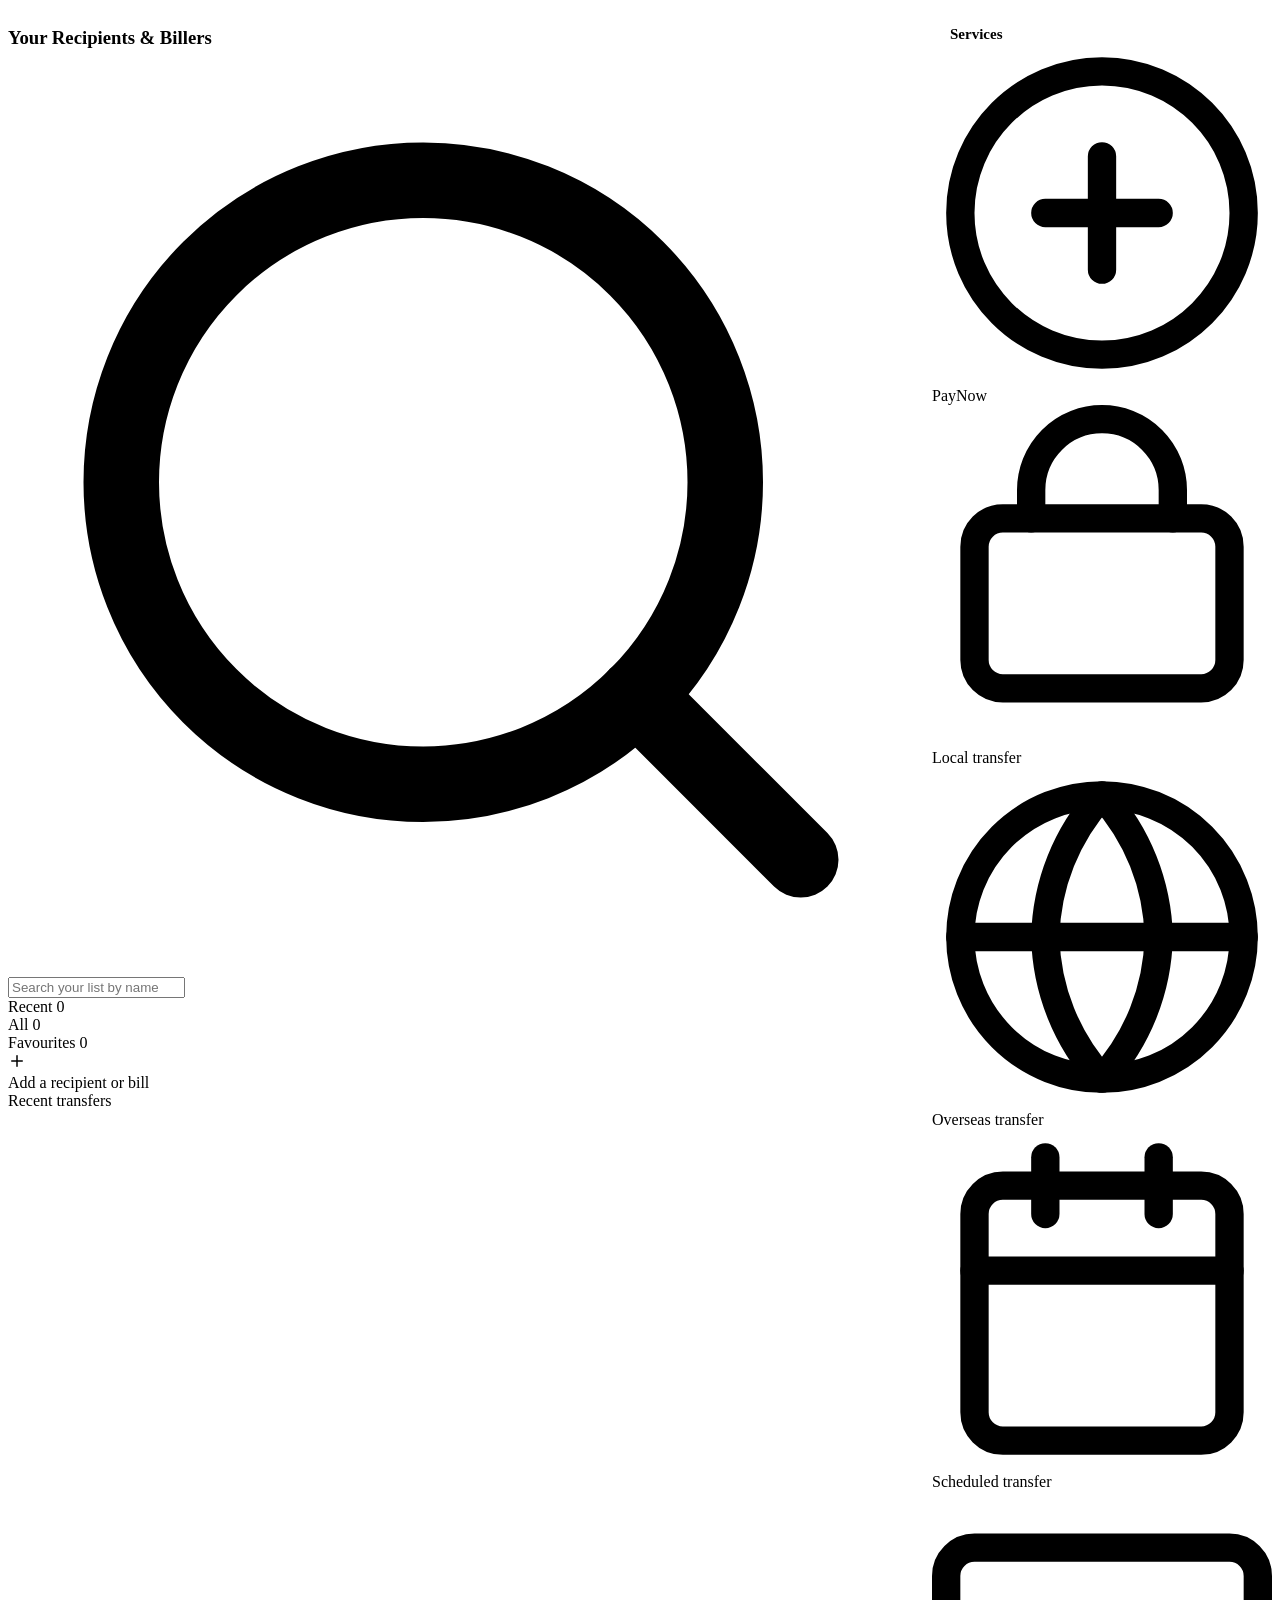
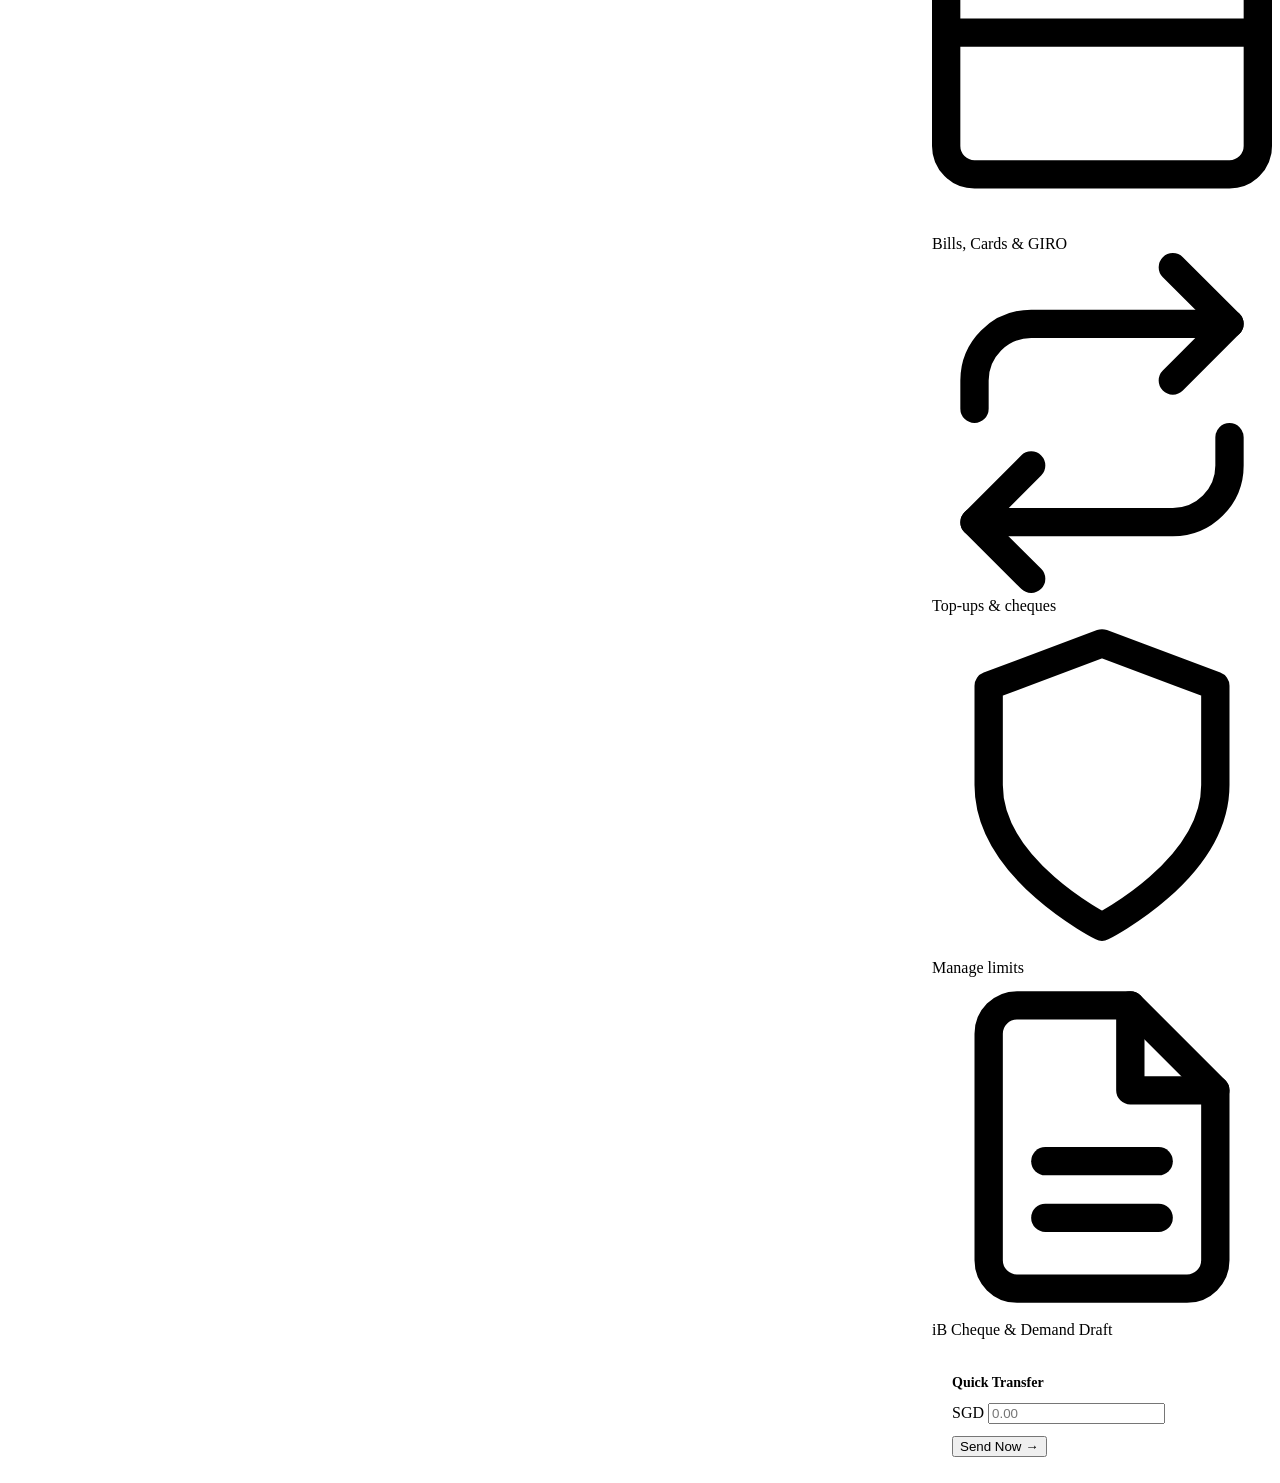
==== dashboard.html @ 52196f0e "Initial upload of my website Initial upload of my website" ====
<!DOCTYPE html>
<html lang="en">
<head>
  <meta charset="UTF-8">
  <meta name="viewport" content="width=device-width, initial-scale=1.0">
  <title>POSB — Pay & Transfer</title>
  <link href="https://fonts.googleapis.com/css2?family=DM+Sans:wght@300;400;500;600;700&display=swap" rel="stylesheet">
  <link rel="stylesheet" href="css/style.css">
</head>
<body>

<div id="sidebar" class="sidebar"></div>

<div class="main">
  <div id="topbar" class="topbar"></div>

  <div class="content" style="display:grid; grid-template-columns:1fr 340px; gap:18px; align-content:start;">

    <!-- LEFT: Recipients & Billers -->
    <div class="card">

      <div class="rec-header">
        <h3>Your Recipients &amp; Billers</h3>
        <!-- Search -->
        <div class="search-box" style="margin-bottom:0;">
          <svg viewBox="0 0 24 24" fill="none" stroke="currentColor" stroke-width="2" stroke-linecap="round" stroke-linejoin="round">
            <circle cx="11" cy="11" r="8"/><line x1="21" y1="21" x2="16.65" y2="16.65"/>
          </svg>
          <input type="text" id="recSearch" placeholder="Search your list by name" oninput="searchRec(this.value)">
        </div>
      </div>

      <!-- Tabs -->
      <div class="rec-tabs" id="recTabsBar">
        <div class="rec-tab active" onclick="setRecTab(this,'recent')">
          Recent <span class="count" id="cntRecent">0</span>
        </div>
        <div class="rec-tab" onclick="setRecTab(this,'all')">
          All <span class="count" id="cntAll">0</span>
        </div>
        <div class="rec-tab" onclick="setRecTab(this,'favourites')">
          Favourites <span class="count" id="cntFav">0</span>
        </div>
      </div>

      <!-- Add row -->
      <div class="add-recipient-row" onclick="location.href='recipients.html'">
        <div class="add-icon">
          <svg width="18" height="18" viewBox="0 0 24 24" fill="none" stroke="currentColor" stroke-width="2"
            stroke-linecap="round" stroke-linejoin="round"><line x1="12" y1="5" x2="12" y2="19"/><line x1="5" y1="12" x2="19" y2="12"/></svg>
        </div>
        <span>Add a recipient or bill</span>
      </div>

      <!-- Section label -->
      <div class="section-label" id="recSectionLabel">Recent transfers</div>

      <!-- List -->
      <div id="recList"></div>

    </div>

    <!-- RIGHT: Services -->
    <div style="display:flex; flex-direction:column; gap:18px;">

      <!-- Services grid -->
      <div class="card">
        <div style="padding:18px 18px 0; font-size:15px; font-weight:600;">Services</div>
        <div class="services-grid">

          <!-- Row 1 -->
          <div class="service-item" onclick="location.href='transfer.html'">
            <div class="service-icon-wrap">
              <svg viewBox="0 0 24 24" fill="none" stroke="currentColor" stroke-width="2" stroke-linecap="round" stroke-linejoin="round">
                <path d="M12 2C6.48 2 2 6.48 2 12s4.48 10 10 10 10-4.48 10-10S17.52 2 12 2z"/>
                <path d="M8 12h8M12 8v8"/>
              </svg>
            </div>
            <div class="service-label">PayNow</div>
          </div>

          <div class="service-item" onclick="location.href='transfer.html'">
            <div class="service-icon-wrap">
              <svg viewBox="0 0 24 24" fill="none" stroke="currentColor" stroke-width="2" stroke-linecap="round" stroke-linejoin="round">
                <rect x="3" y="8" width="18" height="12" rx="2"/><path d="M7 8V6a5 5 0 0 1 10 0v2"/>
              </svg>
            </div>
            <div class="service-label">Local transfer</div>
          </div>

          <div class="service-item" onclick="location.href='transfer.html'">
            <div class="service-icon-wrap">
              <svg viewBox="0 0 24 24" fill="none" stroke="currentColor" stroke-width="2" stroke-linecap="round" stroke-linejoin="round">
                <circle cx="12" cy="12" r="10"/><line x1="2" y1="12" x2="22" y2="12"/>
                <path d="M12 2a15.3 15.3 0 0 1 4 10 15.3 15.3 0 0 1-4 10 15.3 15.3 0 0 1-4-10 15.3 15.3 0 0 1 4-10z"/>
              </svg>
            </div>
            <div class="service-label">Overseas transfer</div>
          </div>

          <div class="service-item" onclick="location.href='transfer.html'">
            <div class="service-icon-wrap">
              <svg viewBox="0 0 24 24" fill="none" stroke="currentColor" stroke-width="2" stroke-linecap="round" stroke-linejoin="round">
                <rect x="3" y="4" width="18" height="18" rx="2" ry="2"/><line x1="16" y1="2" x2="16" y2="6"/>
                <line x1="8" y1="2" x2="8" y2="6"/><line x1="3" y1="10" x2="21" y2="10"/>
              </svg>
            </div>
            <div class="service-label">Scheduled transfer</div>
          </div>

          <!-- Row 2 -->
          <div class="service-item">
            <div class="service-icon-wrap">
              <svg viewBox="0 0 24 24" fill="none" stroke="currentColor" stroke-width="2" stroke-linecap="round" stroke-linejoin="round">
                <rect x="1" y="4" width="22" height="16" rx="2" ry="2"/><line x1="1" y1="10" x2="23" y2="10"/>
              </svg>
            </div>
            <div class="service-label">Bills, Cards &amp; GIRO</div>
          </div>

          <div class="service-item">
            <div class="service-icon-wrap">
              <svg viewBox="0 0 24 24" fill="none" stroke="currentColor" stroke-width="2" stroke-linecap="round" stroke-linejoin="round">
                <polyline points="17 1 21 5 17 9"/><path d="M3 11V9a4 4 0 0 1 4-4h14"/>
                <polyline points="7 23 3 19 7 15"/><path d="M21 13v2a4 4 0 0 1-4 4H3"/>
              </svg>
            </div>
            <div class="service-label">Top-ups &amp; cheques</div>
          </div>

          <div class="service-item">
            <div class="service-icon-wrap">
              <svg viewBox="0 0 24 24" fill="none" stroke="currentColor" stroke-width="2" stroke-linecap="round" stroke-linejoin="round">
                <path d="M12 22s8-4 8-10V5l-8-3-8 3v7c0 6 8 10 8 10z"/>
              </svg>
            </div>
            <div class="service-label">Manage limits</div>
          </div>

          <div class="service-item">
            <div class="service-icon-wrap">
              <svg viewBox="0 0 24 24" fill="none" stroke="currentColor" stroke-width="2" stroke-linecap="round" stroke-linejoin="round">
                <path d="M14 2H6a2 2 0 0 0-2 2v16a2 2 0 0 0 2 2h12a2 2 0 0 0 2-2V8z"/>
                <polyline points="14 2 14 8 20 8"/>
                <line x1="16" y1="13" x2="8" y2="13"/><line x1="16" y1="17" x2="8" y2="17"/>
              </svg>
            </div>
            <div class="service-label">iB Cheque &amp; Demand Draft</div>
          </div>

        </div>
      </div>

      <!-- Quick Transfer -->
      <div class="card" style="padding:18px 20px;">
        <div style="font-size:14px;font-weight:600;margin-bottom:12px;">Quick Transfer</div>
        <div class="amount-field-wrap" style="margin-bottom:12px;">
          <span class="currency-prefix">SGD</span>
          <input class="amount-inp" id="quickAmt" type="number" placeholder="0.00" min="0">
        </div>
        <button class="send-btn" onclick="quickTransfer()">Send Now →</button>
      </div>

    </div>
  </div>

  <div class="page-footer" id="pageFooter"></div>
</div>

<div class="toast" id="toast"></div>

<script src="js/app.js"></script>
<script>
  checkLogin();
  buildSidebar("Pay & Transfer");
  buildTopbar("Pay & Transfer");
  buildFooter();

  let currentFilter = "recent";
  let allRecs = getRecipients();

  // Update counts
  function updateCounts(){
    allRecs = getRecipients();
    document.getElementById("cntAll").textContent    = allRecs.length;
    document.getElementById("cntRecent").textContent = Math.min(allRecs.length, 7);
    document.getElementById("cntFav").textContent    = allRecs.filter(r=>r.fav).length;
  }

  function setRecTab(el, type){
    document.querySelectorAll(".rec-tab").forEach(t=>t.classList.remove("active"));
    el.classList.add("active");
    currentFilter = type;
    const label = { recent:"Recent transfers", all:"All recipients", favourites:"Favourites" };
    document.getElementById("recSectionLabel").textContent = label[type] || "All";
    renderRecs(getFilteredRecs(type));
  }

  function getFilteredRecs(type){
    allRecs = getRecipients();
    if(type==="recent") return [...allRecs].sort((a,b)=>b.created-a.created).slice(0,7);
    if(type==="favourites") return allRecs.filter(r=>r.fav);
    return allRecs;
  }

  function searchRec(q){
    const lq = q.toLowerCase();
    const base = getFilteredRecs(currentFilter);
    renderRecs(lq ? base.filter(r=>r.name.toLowerCase().includes(lq)||r.acc.toLowerCase().includes(lq)) : base);
  }

  const BADGE = {
    remit:  `<span class="rec-badge badge-remit">DBS REMIT</span>`,
    paynow: `<span class="rec-badge badge-paynow">PAYNOW</span>`,
    local:  ``,
  };

  function renderRecs(list){
    const el = document.getElementById("recList");
    if(!list.length){
      el.innerHTML = `<div style="padding:28px;text-align:center;color:#9ca3af;font-size:13px;">No recipients found</div>`;
      return;
    }
    el.innerHTML = list.map((r,i)=>{
      const color = avatarColor(r.name);
      const badge = BADGE[r.type] || "";
      const favStar = r.fav
        ? `<svg width="14" height="14" viewBox="0 0 24 24" fill="#f0a500" stroke="#f0a500" stroke-width="2"><polygon points="12 2 15.09 8.26 22 9.27 17 14.14 18.18 21.02 12 17.77 5.82 21.02 7 14.14 2 9.27 8.91 8.26 12 2"/></svg>`
        : `<svg width="14" height="14" viewBox="0 0 24 24" fill="none" stroke="#9ca3af" stroke-width="2"><polygon points="12 2 15.09 8.26 22 9.27 17 14.14 18.18 21.02 12 17.77 5.82 21.02 7 14.14 2 9.27 8.91 8.26 12 2"/></svg>`;
      return `
        <div class="rec-row" onclick="payRecipient(${i})">
          <div class="rec-avatar" style="background:${color};">${initials(r.name)}</div>
          <div class="rec-info">
            <div class="rec-name">${r.name}</div>
            <div class="rec-sub">${r.bank}, ${r.acc}</div>
          </div>
          ${badge}
          <div class="rec-menu" onclick="event.stopPropagation(); toggleFav(${i});" title="Toggle favourite">
            ${favStar}
          </div>
          <div class="rec-menu" onclick="event.stopPropagation();">
            <svg width="16" height="16" viewBox="0 0 24 24" fill="none" stroke="currentColor" stroke-width="2"
              stroke-linecap="round" stroke-linejoin="round">
              <circle cx="12" cy="5" r="1"/><circle cx="12" cy="12" r="1"/><circle cx="12" cy="19" r="1"/>
            </svg>
          </div>
        </div>`;
    }).join("");
  }

  function toggleFav(i){
    allRecs = getRecipients();
    allRecs[i].fav = !allRecs[i].fav;
    saveRecipients(allRecs);
    updateCounts();
    renderRecs(getFilteredRecs(currentFilter));
    showToast(allRecs[i].fav ? "Added to favourites" : "Removed from favourites");
  }

  function payRecipient(i){
    allRecs = getRecipients();
    localStorage.setItem("posb_selected", i);
    window.location = "transfer.html";
  }

  /* ── DISABLED: Quick Transfer does not save any data or change balance ── */
  function quickTransfer(){
    // Fields remain visible and editable; button click is intentionally a no-op.
    return;
  }

  // Init
  updateCounts();
  renderRecs(getFilteredRecs("recent"));
</script>
</body>
</html>
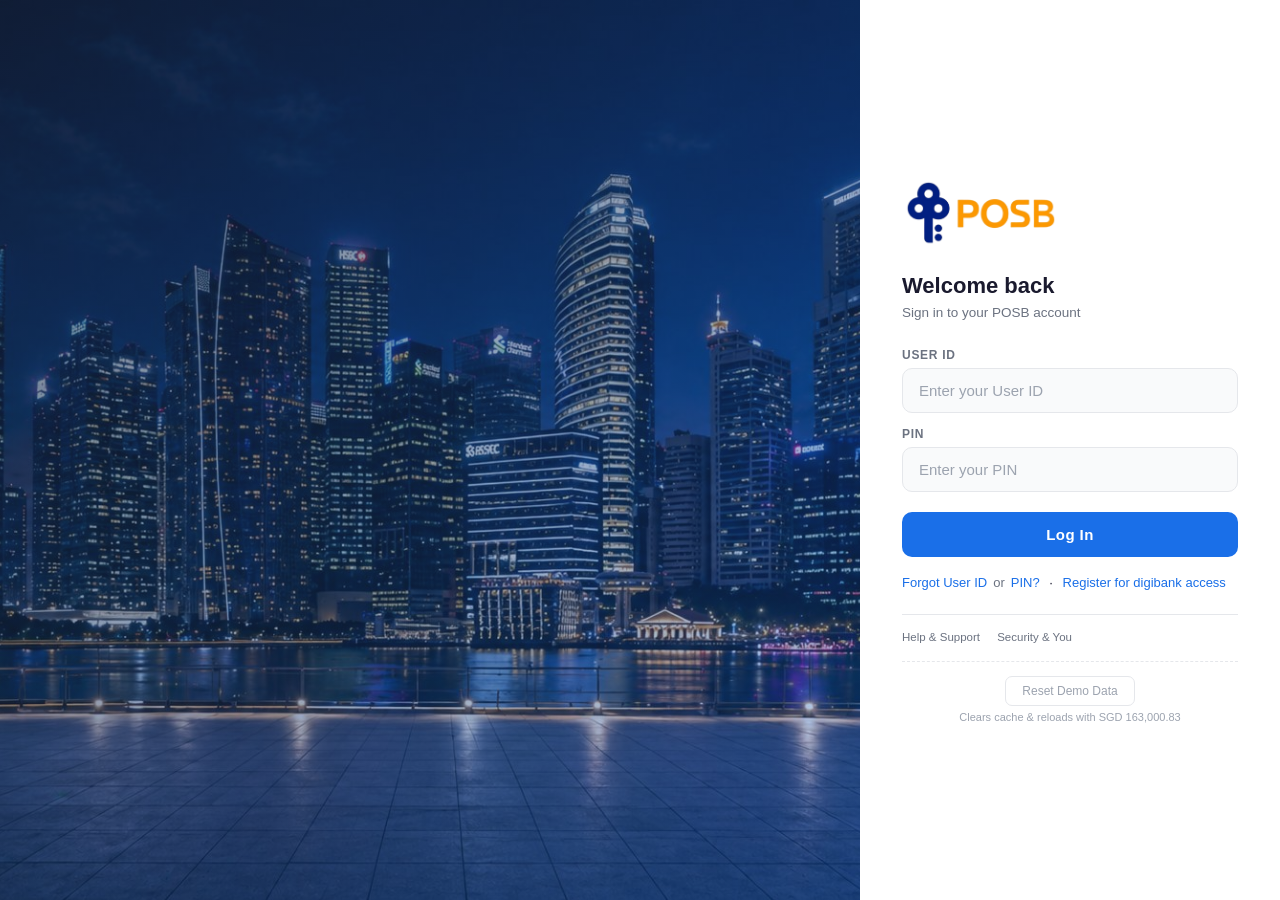
==== commit 2f12dee5: "Final Commit Final Commit before link to domain" ====
--- a/dashboard.html
+++ b/dashboard.html
@@ -5,7 +5,7 @@
   <meta name="viewport" content="width=device-width, initial-scale=1.0">
   <title>POSB — Pay & Transfer</title>
   <link href="https://fonts.googleapis.com/css2?family=DM+Sans:wght@300;400;500;600;700&display=swap" rel="stylesheet">
-  <link rel="stylesheet" href="css/style.css">
+  <link rel="stylesheet" href="style.css">
 </head>
 <body>
 
@@ -169,7 +169,7 @@
 
 <div class="toast" id="toast"></div>
 
-<script src="js/app.js"></script>
+<script src="app.js"></script>
 <script>
   checkLogin();
   buildSidebar("Pay & Transfer");
--- a/style.css
+++ b/style.css
@@ -0,0 +1,684 @@
+@import url('https://fonts.googleapis.com/css2?family=DM+Sans:wght@300;400;500;600;700&display=swap');
+
+*, *::before, *::after { margin:0; padding:0; box-sizing:border-box; }
+
+:root {
+  --sidebar-bg: #1a2332;
+  --sidebar-hover: rgba(255,255,255,0.07);
+  --sidebar-active: rgba(255,255,255,0.1);
+  --accent: #f0a500;
+  --blue: #1a6fe8;
+  --blue-light: #e8f0fd;
+  --blue-mid: #2a7de1;
+  --text: #1a1a2e;
+  --text-muted: #6b7280;
+  --border: #e5e7eb;
+  --bg: #f3f4f6;
+  --card: #ffffff;
+  --red: #dc2626;
+  --green: #16a34a;
+  --radius: 14px;
+}
+
+body {
+  font-family: 'DM Sans', sans-serif;
+  background: var(--bg);
+  color: var(--text);
+  display: flex;
+  height: 100vh;
+  overflow: hidden;
+}
+
+/* ────────── SIDEBAR ────────── */
+.sidebar {
+  width: 240px;
+  min-width: 240px;
+  background: var(--sidebar-bg);
+  display: flex;
+  flex-direction: column;
+  height: 100vh;
+  position: fixed;
+  left: 0; top: 0;
+  z-index: 100;
+}
+
+.sidebar-logo {
+  padding: 0;
+  border-bottom: 1px solid rgba(255,255,255,0.06);
+  display: flex;
+  align-items: center;
+  background: #111b29;
+  min-height: 64px;
+}
+
+.sidebar-logo img.logo-img {
+  width: 150px; height: auto; object-fit: contain;
+}
+
+.logo-badge {
+  width: 34px; height: 34px;
+  background: var(--accent);
+  border-radius: 8px;
+  display: flex; align-items: center; justify-content: center;
+  font-size: 17px; font-weight: 800; color: #fff;
+  flex-shrink: 0;
+}
+
+.logo-text {
+  font-size: 20px; font-weight: 700;
+  color: var(--accent); letter-spacing: 1.5px;
+}
+
+.sidebar-logo img.logo-img {
+  height: 32px; width: auto; object-fit: contain;
+}
+
+.sidebar-nav { flex: 1; padding: 12px 0; }
+
+.nav-item {
+  display: flex; align-items: center; gap: 12px;
+  padding: 12px 20px;
+  color: rgba(255,255,255,0.6);
+  text-decoration: none;
+  font-size: 14px; font-weight: 400;
+  border-left: 3px solid transparent;
+  transition: all 0.15s;
+  cursor: pointer;
+}
+
+.nav-item:hover { background: var(--sidebar-hover); color: #fff; }
+.nav-item.active {
+  background: var(--sidebar-active);
+  color: #fff; font-weight: 500;
+  border-left-color: var(--accent);
+}
+
+.nav-icon { width: 20px; height: 20px; flex-shrink: 0; display: flex; align-items: center; justify-content: center; }
+.nav-icon svg { width: 18px; height: 18px; }
+
+.sidebar-footer {
+  padding: 14px 20px;
+  border-top: 1px solid rgba(255,255,255,0.06);
+  font-size: 11.5px;
+  color: rgba(255,255,255,0.3);
+}
+
+/* ────────── MAIN ────────── */
+.main {
+  margin-left: 240px;
+  flex: 1;
+  display: flex;
+  flex-direction: column;
+  height: 100vh;
+  overflow: hidden;
+}
+
+/* ────────── TOPBAR ────────── */
+.topbar {
+  background: linear-gradient(135deg, #1e5eb5 0%, #2a7de1 50%, #5fa0e8 100%);
+  padding: 0 24px;
+  height: 60px;
+  display: flex; align-items: center; gap: 12px;
+  flex-shrink: 0;
+  box-shadow: 0 2px 12px rgba(26,111,232,0.25);
+}
+
+.topbar-title {
+  font-size: 18px; font-weight: 600; color: #fff;
+  flex: 1;
+}
+
+.topbar-actions { display: flex; align-items: center; gap: 10px; }
+
+.topbar-icon-btn {
+  width: 34px; height: 34px;
+  border-radius: 50%;
+  border: 1px solid rgba(255,255,255,0.3);
+  display: flex; align-items: center; justify-content: center;
+  cursor: pointer; color: #fff;
+  transition: background 0.15s;
+}
+
+.topbar-icon-btn:hover { background: rgba(255,255,255,0.15); }
+
+.avatar-btn {
+  display: flex; align-items: center; gap: 6px;
+  background: rgba(255,255,255,0.15);
+  border: 1px solid rgba(255,255,255,0.25);
+  border-radius: 20px;
+  padding: 5px 12px 5px 6px;
+  cursor: pointer;
+  color: #fff;
+  font-size: 13px; font-weight: 500;
+  transition: background 0.15s;
+}
+
+.avatar-btn:hover { background: rgba(255,255,255,0.25); }
+
+.avatar-circle {
+  width: 26px; height: 26px;
+  border-radius: 50%;
+  background: rgba(255,255,255,0.3);
+  display: flex; align-items: center; justify-content: center;
+  font-size: 11px; font-weight: 700;
+  color: #fff;
+}
+
+/* ────────── PAGE TABS ────────── */
+.page-tabs {
+  background: #fff;
+  border-bottom: 1px solid var(--border);
+  padding: 0 24px;
+  display: flex; gap: 0;
+  flex-shrink: 0;
+}
+
+.page-tab {
+  padding: 13px 4px;
+  margin-right: 24px;
+  font-size: 13.5px; font-weight: 500;
+  color: var(--text-muted);
+  cursor: pointer;
+  border-bottom: 2px solid transparent;
+  transition: all 0.15s;
+}
+
+.page-tab.active { color: var(--blue); border-bottom-color: var(--blue); }
+
+/* ────────── CONTENT ────────── */
+.content {
+  flex: 1; overflow-y: auto;
+  padding: 20px 24px;
+}
+
+.content::-webkit-scrollbar { width: 4px; }
+.content::-webkit-scrollbar-thumb { background: #d1d5db; border-radius: 4px; }
+
+/* ────────── CARD ────────── */
+.card {
+  background: var(--card);
+  border-radius: var(--radius);
+  border: 1px solid var(--border);
+  overflow: hidden;
+}
+
+/* ────────── RECIPIENTS PAGE ────────── */
+.rec-layout { display: grid; grid-template-columns: 1fr 320px; gap: 18px; align-items: start; }
+
+.rec-header { padding: 20px 22px 0; }
+.rec-header h3 { font-size: 15px; font-weight: 600; margin-bottom: 14px; }
+
+.search-box {
+  display: flex; align-items: center; gap: 10px;
+  background: #f9fafb; border: 1px solid var(--border);
+  border-radius: 10px; padding: 10px 14px;
+  margin-bottom: 14px;
+}
+
+.search-box svg { color: var(--text-muted); width: 15px; height: 15px; flex-shrink: 0; }
+.search-box input {
+  border: none; background: transparent;
+  font-family: inherit; font-size: 13.5px; color: var(--text);
+  width: 100%; outline: none;
+}
+.search-box input::placeholder { color: #9ca3af; }
+
+.rec-tabs {
+  display: flex; gap: 0; padding: 0 22px;
+  border-bottom: 1px solid var(--border);
+}
+
+.rec-tab {
+  padding: 10px 0; margin-right: 22px;
+  font-size: 13.5px; font-weight: 500;
+  color: var(--text-muted);
+  cursor: pointer;
+  border-bottom: 2px solid transparent;
+  transition: all 0.15s;
+  white-space: nowrap;
+}
+
+.rec-tab.active { color: var(--blue); border-bottom-color: var(--blue); }
+
+.rec-tab .count {
+  display: inline-flex; align-items: center; justify-content: center;
+  background: #e5e7eb; color: var(--text-muted);
+  border-radius: 10px; font-size: 11px; font-weight: 600;
+  padding: 1px 6px; margin-left: 5px;
+}
+
+.rec-tab.active .count { background: var(--blue-light); color: var(--blue); }
+
+.add-recipient-row {
+  display: flex; align-items: center; gap: 12px;
+  padding: 14px 22px;
+  border-bottom: 1px solid #f3f4f6;
+  cursor: pointer;
+  transition: background 0.1s;
+}
+
+.add-recipient-row:hover { background: #fafafa; }
+
+.add-icon {
+  width: 40px; height: 40px; border-radius: 50%;
+  border: 1.5px dashed #9ca3af;
+  display: flex; align-items: center; justify-content: center;
+  color: #9ca3af; flex-shrink: 0;
+}
+
+.add-recipient-row span { font-size: 13.5px; color: var(--text-muted); }
+
+.section-label {
+  padding: 10px 22px 6px;
+  font-size: 11px; font-weight: 600;
+  color: var(--text-muted);
+  text-transform: uppercase;
+  letter-spacing: 0.04em;
+  background: #f9fafb;
+  border-bottom: 1px solid var(--border);
+}
+
+/* Recipient Row */
+.rec-row {
+  display: flex; align-items: center; gap: 14px;
+  padding: 13px 22px;
+  border-bottom: 1px solid #f3f4f6;
+  transition: background 0.1s;
+  cursor: pointer;
+}
+
+.rec-row:hover { background: #fafafa; }
+.rec-row:last-child { border-bottom: none; }
+
+.rec-avatar {
+  width: 40px; height: 40px; border-radius: 50%;
+  display: flex; align-items: center; justify-content: center;
+  font-size: 14px; font-weight: 700;
+  color: #fff; flex-shrink: 0;
+}
+
+.rec-info { flex: 1; min-width: 0; }
+.rec-name { font-size: 14px; font-weight: 500; color: var(--text); line-height: 1.3; }
+.rec-sub { font-size: 12px; color: var(--text-muted); margin-top: 2px; white-space: nowrap; overflow: hidden; text-overflow: ellipsis; }
+
+.rec-badge {
+  font-size: 10.5px; font-weight: 600;
+  padding: 3px 8px; border-radius: 4px;
+  flex-shrink: 0; white-space: nowrap;
+}
+
+.badge-remit { background: #fff3e0; color: #e65100; border: 1px solid #ffcc80; }
+.badge-paynow { background: #fff8e1; color: #f57f17; border: 1px solid #ffe082; }
+.badge-local { background: var(--blue-light); color: var(--blue); border: 1px solid #bcd4f7; }
+
+.rec-menu { color: var(--text-muted); padding: 4px; border-radius: 4px; transition: background 0.1s; flex-shrink: 0; }
+.rec-menu:hover { background: #f3f4f6; }
+
+/* ────────── SERVICES CARD ────────── */
+.services-grid {
+  display: grid; grid-template-columns: repeat(4, 1fr);
+  gap: 12px; padding: 20px 18px;
+}
+
+.service-item {
+  display: flex; flex-direction: column; align-items: center; gap: 8px;
+  padding: 14px 8px;
+  border-radius: 10px; border: 1px solid var(--border);
+  cursor: pointer; transition: all 0.15s;
+  background: #fff; text-align: center;
+}
+
+.service-item:hover { border-color: var(--blue); background: var(--blue-light); }
+
+.service-icon-wrap {
+  width: 44px; height: 44px; border-radius: 50%;
+  background: var(--blue-light);
+  display: flex; align-items: center; justify-content: center;
+}
+
+.service-icon-wrap svg { width: 20px; height: 20px; color: var(--blue); }
+
+.service-label {
+  font-size: 11.5px; font-weight: 500; color: var(--text);
+  line-height: 1.3; text-align: center;
+}
+
+/* ────────── HOME PAGE ────────── */
+.home-layout { display: grid; grid-template-columns: 1fr 320px; gap: 18px; }
+
+.txn-card-header {
+  display: flex; justify-content: space-between; align-items: center;
+  padding: 18px 22px 12px;
+}
+
+.txn-card-header h3 { font-size: 15px; font-weight: 600; }
+.header-icons { display: flex; gap: 8px; color: var(--text-muted); }
+.header-icons svg { width: 18px; height: 18px; cursor: pointer; }
+
+.month-filter {
+  display: flex; align-items: center; gap: 6px;
+  padding: 0 22px 12px; overflow-x: auto;
+}
+
+.month-filter::-webkit-scrollbar { display: none; }
+
+.month-pill {
+  padding: 6px 14px; border-radius: 20px;
+  border: 1px solid var(--border);
+  font-size: 12.5px; font-weight: 500; color: var(--text-muted);
+  cursor: pointer; white-space: nowrap;
+  transition: all 0.15s; background: #fff;
+  flex-shrink: 0;
+}
+
+.month-pill:hover { border-color: var(--blue); color: var(--blue); }
+.month-pill.active { background: var(--sidebar-bg); color: #fff; border-color: var(--sidebar-bg); }
+
+.txn-date-header {
+  background: #f3f4f6; padding: 8px 22px;
+  font-size: 11.5px; font-weight: 600; color: var(--text-muted);
+  letter-spacing: 0.04em; text-transform: uppercase;
+}
+
+.txn-list-wrap { padding: 0; }
+
+.txn-row {
+  display: flex; align-items: center; gap: 12px;
+  padding: 14px 22px; border-bottom: 1px solid #f3f4f6;
+  transition: background 0.1s; cursor: pointer;
+}
+
+.txn-row:hover { background: #fafafa; }
+.txn-row:last-child { border-bottom: none; }
+
+.txn-avatar {
+  width: 40px; height: 40px; border-radius: 50%;
+  background: #f3f4f6;
+  display: flex; align-items: center; justify-content: center;
+  font-size: 17px; flex-shrink: 0;
+}
+
+.txn-info { flex: 1; min-width: 0; }
+.txn-name { font-size: 13.5px; font-weight: 500; color: var(--text); white-space: nowrap; overflow: hidden; text-overflow: ellipsis; }
+.txn-ref { font-size: 11.5px; color: var(--text-muted); margin-top: 2px; white-space: nowrap; overflow: hidden; text-overflow: ellipsis; }
+
+.txn-amount { font-size: 13.5px; font-weight: 600; text-align: right; flex-shrink: 0; }
+.txn-amount.debit { color: var(--red); }
+.txn-amount.credit { color: var(--green); }
+
+/* SUMMARY CARD */
+.summary-card { padding: 20px 22px; }
+.summary-card h3 { font-size: 15px; font-weight: 600; margin-bottom: 16px; }
+
+.summary-row {
+  display: flex; justify-content: space-between; align-items: center;
+  padding: 10px 0; border-bottom: 1px solid #f3f4f6;
+}
+
+.summary-row:last-child { border-bottom: none; padding-bottom: 0; }
+
+.summary-label { font-size: 13px; color: var(--text-muted); display: flex; align-items: center; gap: 5px; }
+.summary-value { font-size: 13.5px; font-weight: 500; }
+.summary-value.big { font-size: 22px; font-weight: 700; color: var(--text); }
+
+.info-dot {
+  width: 14px; height: 14px; border-radius: 50%;
+  border: 1px solid #9ca3af;
+  display: flex; align-items: center; justify-content: center;
+  font-size: 8.5px; color: #9ca3af; cursor: help;
+}
+
+/* QUICK ACTIONS */
+.qa-grid { display: grid; grid-template-columns: 1fr 1fr; gap: 10px; padding: 14px; }
+
+.qa-btn {
+  display: flex; flex-direction: column; align-items: center; gap: 8px;
+  padding: 14px 6px; border-radius: 10px;
+  border: 1px solid var(--border);
+  cursor: pointer; transition: all 0.15s; background: #fff;
+}
+
+.qa-btn:hover { border-color: var(--blue); background: var(--blue-light); }
+
+.qa-icon {
+  width: 42px; height: 42px; border-radius: 50%;
+  background: var(--blue-light);
+  display: flex; align-items: center; justify-content: center;
+}
+
+.qa-icon svg { width: 20px; height: 20px; color: var(--blue); }
+.qa-label { font-size: 12px; font-weight: 500; color: var(--text); text-align: center; line-height: 1.3; }
+
+/* LINKED CARD */
+.linked-card { padding: 16px 20px; display: flex; align-items: center; gap: 14px; }
+
+.card-chip {
+  width: 52px; height: 36px; border-radius: 6px;
+  background: linear-gradient(135deg, #1e5eb5, #2a7de1);
+  display: flex; align-items: center; justify-content: center;
+  flex-shrink: 0;
+}
+
+.card-chip-inner { width: 22px; height: 16px; border-radius: 3px; background: rgba(255,255,255,0.3); }
+
+.card-details { flex: 1; }
+.card-name { font-size: 13.5px; font-weight: 500; }
+.card-num { font-size: 12px; color: var(--text-muted); margin-top: 2px; }
+.card-type-badge { font-size: 11px; background: var(--bg); padding: 3px 8px; border-radius: 4px; color: var(--text-muted); }
+
+/* ────────── HISTORY PAGE ────────── */
+.history-card { padding: 20px 22px; }
+.history-card h2 { font-size: 17px; font-weight: 600; margin-bottom: 18px; }
+
+.form-grid {
+  display: grid;
+  grid-template-columns: repeat(auto-fill, minmax(160px, 1fr));
+  gap: 10px;
+  margin-bottom: 20px;
+  padding: 16px;
+  background: #f9fafb;
+  border-radius: 10px;
+  border: 1px solid var(--border);
+}
+
+.inp {
+  width: 100%; padding: 9px 12px;
+  border-radius: 8px; border: 1px solid var(--border);
+  font-family: inherit; font-size: 13px; color: var(--text);
+  background: #fff; outline: none; transition: border-color 0.15s;
+}
+
+.inp:focus { border-color: var(--blue); }
+.inp::placeholder { color: #9ca3af; }
+
+.btn-primary {
+  padding: 9px 20px;
+  background: var(--blue); color: #fff;
+  border: none; border-radius: 8px;
+  font-family: inherit; font-size: 13.5px; font-weight: 500;
+  cursor: pointer; transition: background 0.15s;
+  white-space: nowrap;
+}
+
+.btn-primary:hover { background: #1557c7; }
+.btn-danger { background: #dc2626; }
+.btn-danger:hover { background: #b91c1c; }
+
+.data-table { width: 100%; border-collapse: collapse; }
+.data-table th {
+  text-align: left; padding: 10px 12px;
+  background: #f9fafb; font-size: 12px; font-weight: 600;
+  color: var(--text-muted); text-transform: uppercase; letter-spacing: 0.04em;
+  border-bottom: 1px solid var(--border);
+}
+
+.data-table td {
+  padding: 12px 12px; font-size: 13px;
+  border-bottom: 1px solid #f3f4f6;
+}
+
+.data-table tr:hover td { background: #fafafa; }
+.data-table tr:last-child td { border-bottom: none; }
+
+.status-badge {
+  display: inline-flex; padding: 3px 9px; border-radius: 4px;
+  font-size: 11.5px; font-weight: 500;
+}
+
+.status-success { background: #dcfce7; color: #16a34a; }
+.status-pending { background: #fef9c3; color: #854d0e; }
+.status-failed { background: #fee2e2; color: #dc2626; }
+
+/* ────────── TRANSFER PAGE ────────── */
+.transfer-wrap { max-width: 560px; margin: 0 auto; }
+.transfer-card { padding: 28px; }
+.transfer-card h2 { font-size: 18px; font-weight: 600; margin-bottom: 22px; }
+
+.field-group { margin-bottom: 16px; }
+.field-label { font-size: 12.5px; font-weight: 500; color: var(--text-muted); margin-bottom: 6px; display: block; }
+
+.select-inp {
+  width: 100%; padding: 11px 14px;
+  border-radius: 9px; border: 1px solid var(--border);
+  font-family: inherit; font-size: 13.5px; color: var(--text);
+  background: #fff; outline: none;
+  appearance: none; cursor: pointer;
+  transition: border-color 0.15s;
+}
+
+.select-inp:focus { border-color: var(--blue); }
+
+.amount-field-wrap {
+  display: flex; align-items: center;
+  background: #fff; border: 1px solid var(--border);
+  border-radius: 9px; overflow: hidden;
+  transition: border-color 0.15s;
+}
+
+.amount-field-wrap:focus-within { border-color: var(--blue); }
+.currency-prefix { padding: 11px 14px; background: #f9fafb; font-size: 13px; color: var(--text-muted); border-right: 1px solid var(--border); font-weight: 500; }
+
+.amount-inp {
+  flex: 1; padding: 11px 14px;
+  border: none; font-family: inherit;
+  font-size: 15px; font-weight: 600; color: var(--text);
+  background: transparent; outline: none;
+}
+
+.send-btn {
+  width: 100%; padding: 14px;
+  background: linear-gradient(135deg, #1e5eb5, #2a7de1);
+  color: #fff; border: none; border-radius: 10px;
+  font-family: inherit; font-size: 15px; font-weight: 600;
+  cursor: pointer; transition: opacity 0.15s; margin-top: 8px;
+}
+
+.send-btn:hover { opacity: 0.9; }
+
+/* ────────── PAGE FOOTER ────────── */
+.page-footer {
+  background: #fff; border-top: 1px solid var(--border);
+  padding: 8px 24px; font-size: 11.5px; color: var(--text-muted);
+  flex-shrink: 0;
+}
+
+/* ────────── LOGIN PAGE ────────── */
+body.login-page {
+  display: flex; height: 100vh; overflow: hidden;
+  margin: 0;
+}
+
+.login-bg {
+  flex: 1; background-size: cover; background-position: center;
+  position: relative;
+}
+
+.login-bg::after {
+  content: ''; position: absolute; inset: 0;
+  background: linear-gradient(135deg, rgba(26,35,50,0.6), rgba(26,111,232,0.3));
+}
+
+.login-panel {
+  width: 420px; min-width: 420px;
+  background: #fff; display: flex; flex-direction: column;
+  justify-content: center; padding: 48px 42px;
+  overflow-y: auto;
+}
+
+.login-logo-wrap { display: flex; align-items: center; gap: 10px; margin-bottom: 32px; }
+.login-logo-badge { width: 38px; height: 38px; background: var(--accent); border-radius: 9px; display: flex; align-items: center; justify-content: center; font-size: 20px; font-weight: 800; color: #fff; }
+.login-logo-text { font-size: 24px; font-weight: 700; color: var(--accent); letter-spacing: 1.5px; }
+.login-logo-img { height: 36px; width: auto; object-fit: contain; }
+
+.login-heading { font-size: 22px; font-weight: 700; color: var(--text); margin-bottom: 6px; }
+.login-sub { font-size: 13.5px; color: var(--text-muted); margin-bottom: 28px; }
+
+.login-field { margin-bottom: 14px; }
+.login-label { font-size: 12px; font-weight: 600; color: var(--text-muted); margin-bottom: 6px; display: block; text-transform: uppercase; letter-spacing: 0.06em; }
+
+.login-inp {
+  width: 100%; padding: 13px 16px;
+  border: 1.5px solid var(--border); border-radius: 10px;
+  font-family: inherit; font-size: 15px; color: var(--text);
+  outline: none; transition: border-color 0.15s; background: #f9fafb;
+}
+
+.login-inp:focus { border-color: var(--blue); background: #fff; }
+.login-inp::placeholder { color: #9ca3af; }
+
+.login-btn {
+  width: 100%; padding: 14px;
+  background: var(--blue); color: #fff;
+  border: none; border-radius: 10px;
+  font-family: inherit; font-size: 15px; font-weight: 600;
+  cursor: pointer; margin-top: 6px;
+  transition: background 0.15s; letter-spacing: 0.03em;
+}
+
+.login-btn:hover { background: #1557c7; }
+
+.login-links {
+  display: flex; gap: 6px; flex-wrap: wrap;
+  margin-top: 18px; font-size: 13px;
+}
+
+.login-link { color: var(--blue); text-decoration: none; font-weight: 500; }
+.login-link:hover { text-decoration: underline; }
+
+.login-divider { color: var(--text-muted); }
+
+.maintenance-banner {
+  display: flex; gap: 10px; align-items: flex-start;
+  background: #fffbeb; border: 1px solid #fde68a;
+  border-radius: 8px; padding: 12px 14px;
+  margin-bottom: 20px; font-size: 13px; color: #92400e;
+}
+
+.maintenance-banner svg { flex-shrink: 0; margin-top: 1px; }
+
+.login-footer {
+  margin-top: 24px; font-size: 11.5px; color: var(--text-muted);
+  border-top: 1px solid var(--border); padding-top: 16px;
+}
+
+/* ────────── TOAST ────────── */
+.toast {
+  position: fixed; bottom: 24px; right: 24px;
+  background: #1a2332; color: #fff;
+  padding: 12px 20px; border-radius: 10px;
+  font-size: 13.5px; font-weight: 500;
+  box-shadow: 0 8px 24px rgba(0,0,0,0.2);
+  z-index: 9999;
+  transform: translateY(80px); opacity: 0;
+  transition: all 0.3s;
+}
+
+.toast.show { transform: translateY(0); opacity: 1; }
+.toast.success { background: #16a34a; }
+.toast.error { background: #dc2626; }
+
+/* Responsive */
+@media (max-width: 900px) {
+  .rec-layout, .home-layout { grid-template-columns: 1fr; }
+  .services-grid { grid-template-columns: repeat(2, 1fr); }
+}
